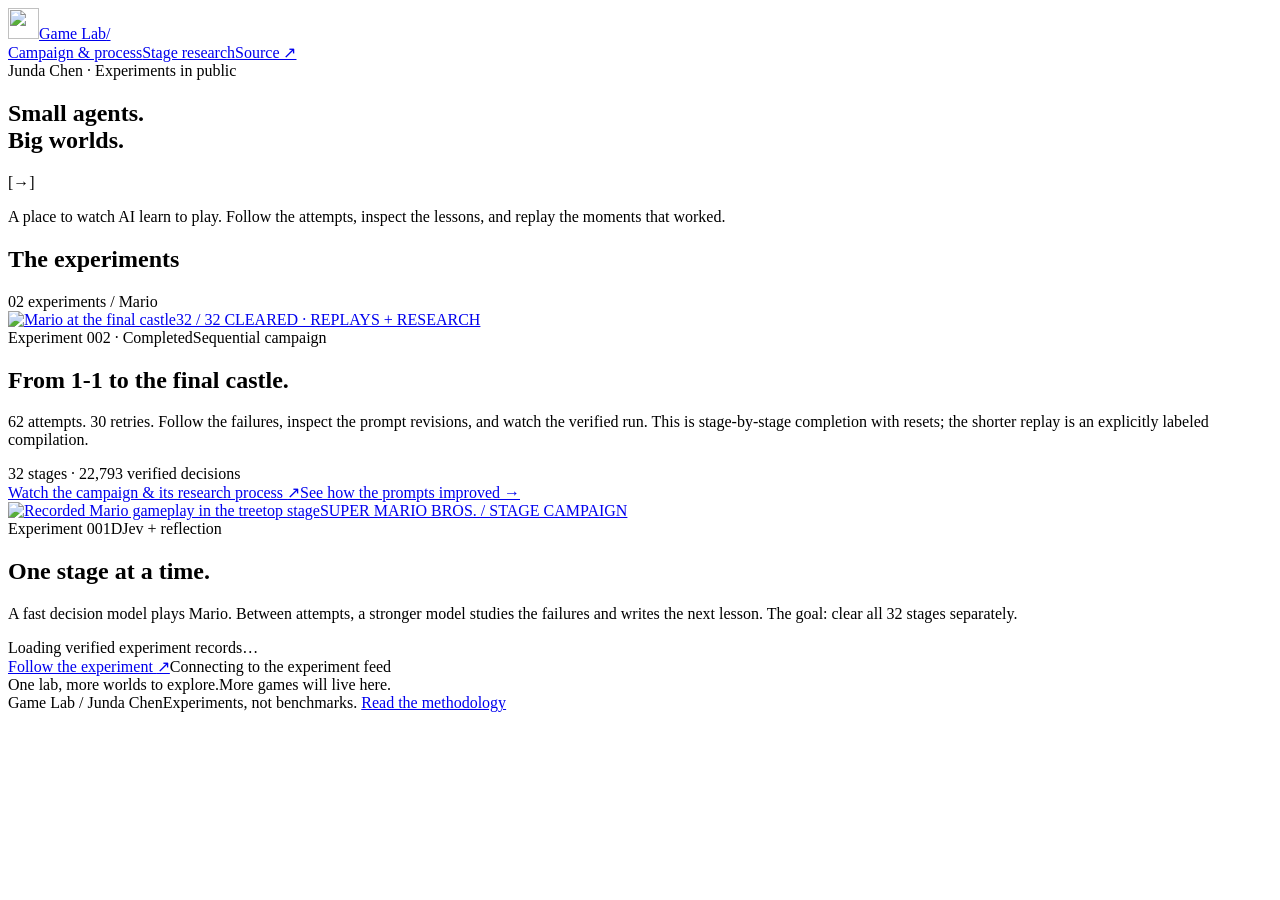
==== web/public/index.html @ d0ac8b15 "Add stage-linked Mario campaign, reflection evidence and replay website" ====
<!doctype html><html lang="en"><head><meta charset="utf-8"><meta name="viewport" content="width=device-width,initial-scale=1"><title>Game Lab — Junda Chen</title><meta name="description" content="Follow AI agents learning to play. Open experiments, stage-by-stage progress, reflection notes, and recorded replays."><meta property="og:title" content="Game Lab — AI learning in public"><meta property="og:description" content="Follow the Mario stage campaign: experiments, failures, reflections, and first clears."><link rel="icon" href="/assets/icon.svg"><link rel="stylesheet" href="/assets/style.css"><link rel="stylesheet" href="/assets/campaign-research.css?v=1"></head><body><header><nav class="wrap"><a class="brand" href="/"><img src="/assets/icon.svg" width="31" height="31" alt="">Game Lab<span class="muted">/</span></a><div class="nav-links"><a href="/mario-speedrun/">Campaign & process</a><a href="/mario/">Stage research</a><a href="https://github.com/GindaChen/mario-jev" target="_blank" rel="noopener">Source ↗</a></div></nav></header><main class="wrap"><section class="hero"><div class="eyebrow">Junda Chen · Experiments in public</div><div class="hero-line"><h1>Small agents.<br>Big worlds.</h1><div class="home-mark" aria-hidden="true">[→]</div></div><p>A place to watch AI learn to play. Follow the attempts, inspect the lessons, and replay the moments that worked.</p></section><div class="section-heading"><h2>The experiments</h2><span class="eyebrow">02 experiments / Mario</span></div><article class="project-card campaign-home"><a class="project-art" href="/mario-speedrun/" aria-label="Open the full Mario campaign and research process"><img src="/data/campaign-frame.jpg" alt="Mario at the final castle"><span class="overlay mono">32 / 32 CLEARED · REPLAYS + RESEARCH</span></a><div class="project-info"><div class="topline"><span class="eyebrow">Experiment 002 · Completed</span><span class="pill">Sequential campaign</span></div><h2>From 1-1 to the final castle.</h2><p>62 attempts. 30 retries. Follow the failures, inspect the prompt revisions, and watch the verified run. This is stage-by-stage completion with resets; the shorter replay is an explicitly labeled compilation.</p><div class="home-count mono">32 stages · 22,793 verified decisions</div><a class="button" href="/mario-speedrun/">Watch the campaign & its research process <span>↗</span></a><a class="text-link" href="/mario-speedrun/#process">See how the prompts improved →</a></div></article><article class="project-card"><a class="project-art" href="/mario/" aria-label="Open the Mario experiment"><img id="home-poster" src="/media/1-3.jpg" alt="Recorded Mario gameplay in the treetop stage"><span class="overlay mono">SUPER MARIO BROS. / STAGE CAMPAIGN</span></a><div class="project-info"><div class="topline"><span class="eyebrow">Experiment 001</span><span class="pill">DJev + reflection</span></div><h2>One stage at a time.</h2><p>A fast decision model plays Mario. Between attempts, a stronger model studies the failures and writes the next lesson. The goal: clear all 32 stages separately.</p><div><span class="home-count mono" id="home-count">Loading verified experiment records…</span><div class="bar"><span id="home-bar"></span></div></div><a class="button" href="/mario/">Follow the experiment <span>↗</span></a><span class="sync" id="home-sync"><span class="dot"></span>Connecting to the experiment feed</span></div></article><div class="quiet-box"><span>One lab, more worlds to explore.</span><span class="mono">More games will live here.</span></div></main><footer><div class="wrap"><span>Game Lab / Junda Chen</span><span>Experiments, not benchmarks. <a href="/mario/#method">Read the methodology</a></span></div></footer><script src="/assets/home.js"></script></body></html>
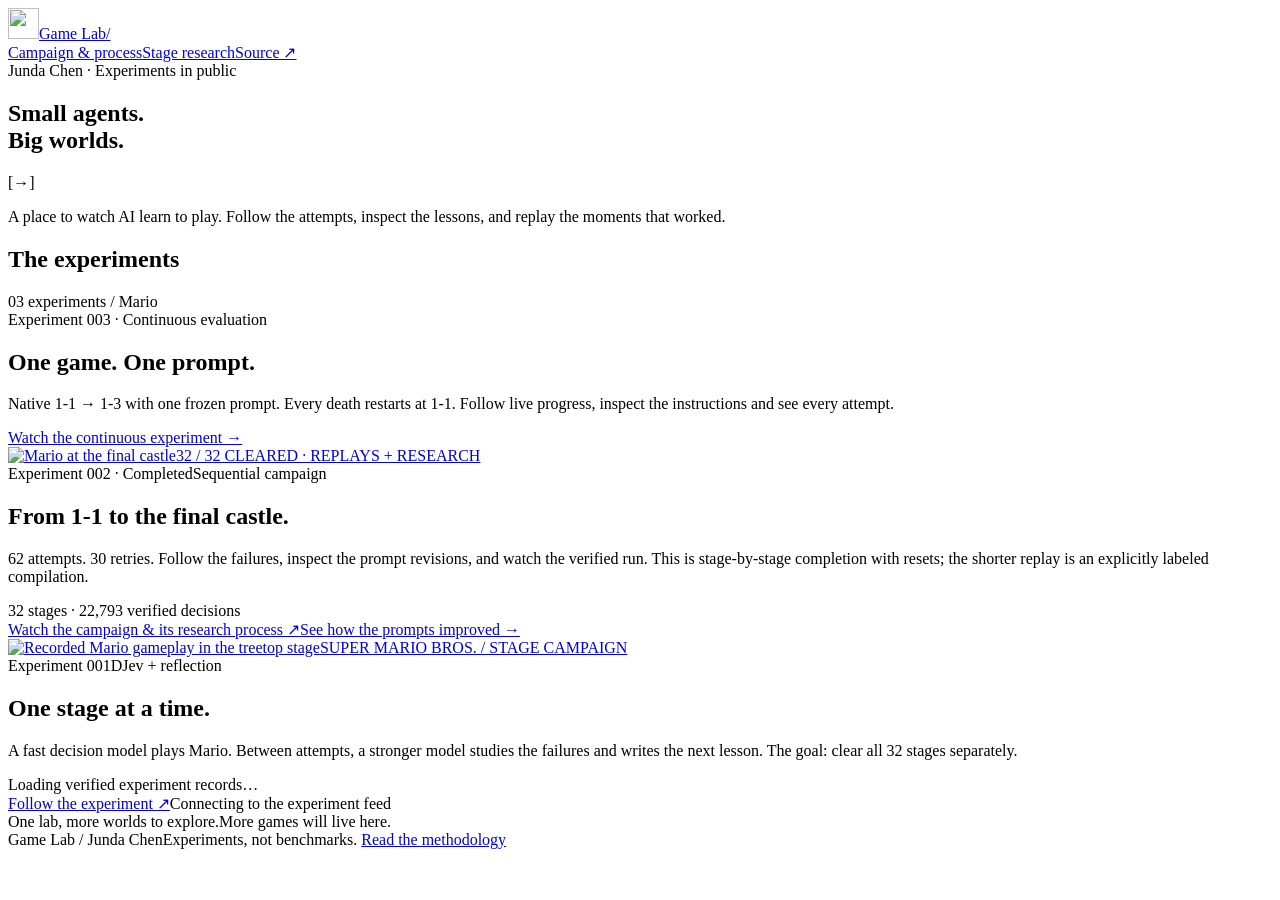
==== commit bd46f676: "Publish live one-prompt continuous evaluation dashboard" ====
--- a/web/public/index.html
+++ b/web/public/index.html
@@ -1 +1 @@
-<!doctype html><html lang="en"><head><meta charset="utf-8"><meta name="viewport" content="width=device-width,initial-scale=1"><title>Game Lab — Junda Chen</title><meta name="description" content="Follow AI agents learning to play. Open experiments, stage-by-stage progress, reflection notes, and recorded replays."><meta property="og:title" content="Game Lab — AI learning in public"><meta property="og:description" content="Follow the Mario stage campaign: experiments, failures, reflections, and first clears."><link rel="icon" href="/assets/icon.svg"><link rel="stylesheet" href="/assets/style.css"><link rel="stylesheet" href="/assets/campaign-research.css?v=1"></head><body><header><nav class="wrap"><a class="brand" href="/"><img src="/assets/icon.svg" width="31" height="31" alt="">Game Lab<span class="muted">/</span></a><div class="nav-links"><a href="/mario-speedrun/">Campaign & process</a><a href="/mario/">Stage research</a><a href="https://github.com/GindaChen/mario-jev" target="_blank" rel="noopener">Source ↗</a></div></nav></header><main class="wrap"><section class="hero"><div class="eyebrow">Junda Chen · Experiments in public</div><div class="hero-line"><h1>Small agents.<br>Big worlds.</h1><div class="home-mark" aria-hidden="true">[→]</div></div><p>A place to watch AI learn to play. Follow the attempts, inspect the lessons, and replay the moments that worked.</p></section><div class="section-heading"><h2>The experiments</h2><span class="eyebrow">02 experiments / Mario</span></div><article class="project-card campaign-home"><a class="project-art" href="/mario-speedrun/" aria-label="Open the full Mario campaign and research process"><img src="/data/campaign-frame.jpg" alt="Mario at the final castle"><span class="overlay mono">32 / 32 CLEARED · REPLAYS + RESEARCH</span></a><div class="project-info"><div class="topline"><span class="eyebrow">Experiment 002 · Completed</span><span class="pill">Sequential campaign</span></div><h2>From 1-1 to the final castle.</h2><p>62 attempts. 30 retries. Follow the failures, inspect the prompt revisions, and watch the verified run. This is stage-by-stage completion with resets; the shorter replay is an explicitly labeled compilation.</p><div class="home-count mono">32 stages · 22,793 verified decisions</div><a class="button" href="/mario-speedrun/">Watch the campaign & its research process <span>↗</span></a><a class="text-link" href="/mario-speedrun/#process">See how the prompts improved →</a></div></article><article class="project-card"><a class="project-art" href="/mario/" aria-label="Open the Mario experiment"><img id="home-poster" src="/media/1-3.jpg" alt="Recorded Mario gameplay in the treetop stage"><span class="overlay mono">SUPER MARIO BROS. / STAGE CAMPAIGN</span></a><div class="project-info"><div class="topline"><span class="eyebrow">Experiment 001</span><span class="pill">DJev + reflection</span></div><h2>One stage at a time.</h2><p>A fast decision model plays Mario. Between attempts, a stronger model studies the failures and writes the next lesson. The goal: clear all 32 stages separately.</p><div><span class="home-count mono" id="home-count">Loading verified experiment records…</span><div class="bar"><span id="home-bar"></span></div></div><a class="button" href="/mario/">Follow the experiment <span>↗</span></a><span class="sync" id="home-sync"><span class="dot"></span>Connecting to the experiment feed</span></div></article><div class="quiet-box"><span>One lab, more worlds to explore.</span><span class="mono">More games will live here.</span></div></main><footer><div class="wrap"><span>Game Lab / Junda Chen</span><span>Experiments, not benchmarks. <a href="/mario/#method">Read the methodology</a></span></div></footer><script src="/assets/home.js"></script></body></html>
+<!doctype html><html lang="en"><head><meta charset="utf-8"><meta name="viewport" content="width=device-width,initial-scale=1"><title>Game Lab — Junda Chen</title><meta name="description" content="Follow AI agents learning to play. Open experiments, stage-by-stage progress, reflection notes, and recorded replays."><meta property="og:title" content="Game Lab — AI learning in public"><meta property="og:description" content="Follow the Mario stage campaign: experiments, failures, reflections, and first clears."><link rel="icon" href="/assets/icon.svg"><link rel="stylesheet" href="/assets/style.css"><link rel="stylesheet" href="/assets/campaign-research.css?v=1"></head><body><header><nav class="wrap"><a class="brand" href="/"><img src="/assets/icon.svg" width="31" height="31" alt="">Game Lab<span class="muted">/</span></a><div class="nav-links"><a href="/mario-speedrun/">Campaign & process</a><a href="/mario/">Stage research</a><a href="https://github.com/GindaChen/mario-jev" target="_blank" rel="noopener">Source ↗</a></div></nav></header><main class="wrap"><section class="hero"><div class="eyebrow">Junda Chen · Experiments in public</div><div class="hero-line"><h1>Small agents.<br>Big worlds.</h1><div class="home-mark" aria-hidden="true">[→]</div></div><p>A place to watch AI learn to play. Follow the attempts, inspect the lessons, and replay the moments that worked.</p></section><div class="section-heading"><h2>The experiments</h2><span class="eyebrow">03 experiments / Mario</span></div><article class="project-card"><div class="project-info"><div class="eyebrow">Experiment 003 · Continuous evaluation</div><h2>One game. One prompt.</h2><p>Native 1-1 → 1-3 with one frozen prompt. Every death restarts at 1-1. Follow live progress, inspect the instructions and see every attempt.</p><a class="button" href="/mario-continuous/">Watch the continuous experiment →</a></div></article><article class="project-card campaign-home"><a class="project-art" href="/mario-speedrun/" aria-label="Open the full Mario campaign and research process"><img src="/data/campaign-frame.jpg" alt="Mario at the final castle"><span class="overlay mono">32 / 32 CLEARED · REPLAYS + RESEARCH</span></a><div class="project-info"><div class="topline"><span class="eyebrow">Experiment 002 · Completed</span><span class="pill">Sequential campaign</span></div><h2>From 1-1 to the final castle.</h2><p>62 attempts. 30 retries. Follow the failures, inspect the prompt revisions, and watch the verified run. This is stage-by-stage completion with resets; the shorter replay is an explicitly labeled compilation.</p><div class="home-count mono">32 stages · 22,793 verified decisions</div><a class="button" href="/mario-speedrun/">Watch the campaign & its research process <span>↗</span></a><a class="text-link" href="/mario-speedrun/#process">See how the prompts improved →</a></div></article><article class="project-card"><a class="project-art" href="/mario/" aria-label="Open the Mario experiment"><img id="home-poster" src="/media/1-3.jpg" alt="Recorded Mario gameplay in the treetop stage"><span class="overlay mono">SUPER MARIO BROS. / STAGE CAMPAIGN</span></a><div class="project-info"><div class="topline"><span class="eyebrow">Experiment 001</span><span class="pill">DJev + reflection</span></div><h2>One stage at a time.</h2><p>A fast decision model plays Mario. Between attempts, a stronger model studies the failures and writes the next lesson. The goal: clear all 32 stages separately.</p><div><span class="home-count mono" id="home-count">Loading verified experiment records…</span><div class="bar"><span id="home-bar"></span></div></div><a class="button" href="/mario/">Follow the experiment <span>↗</span></a><span class="sync" id="home-sync"><span class="dot"></span>Connecting to the experiment feed</span></div></article><div class="quiet-box"><span>One lab, more worlds to explore.</span><span class="mono">More games will live here.</span></div></main><footer><div class="wrap"><span>Game Lab / Junda Chen</span><span>Experiments, not benchmarks. <a href="/mario/#method">Read the methodology</a></span></div></footer><script src="/assets/home.js"></script></body></html>
